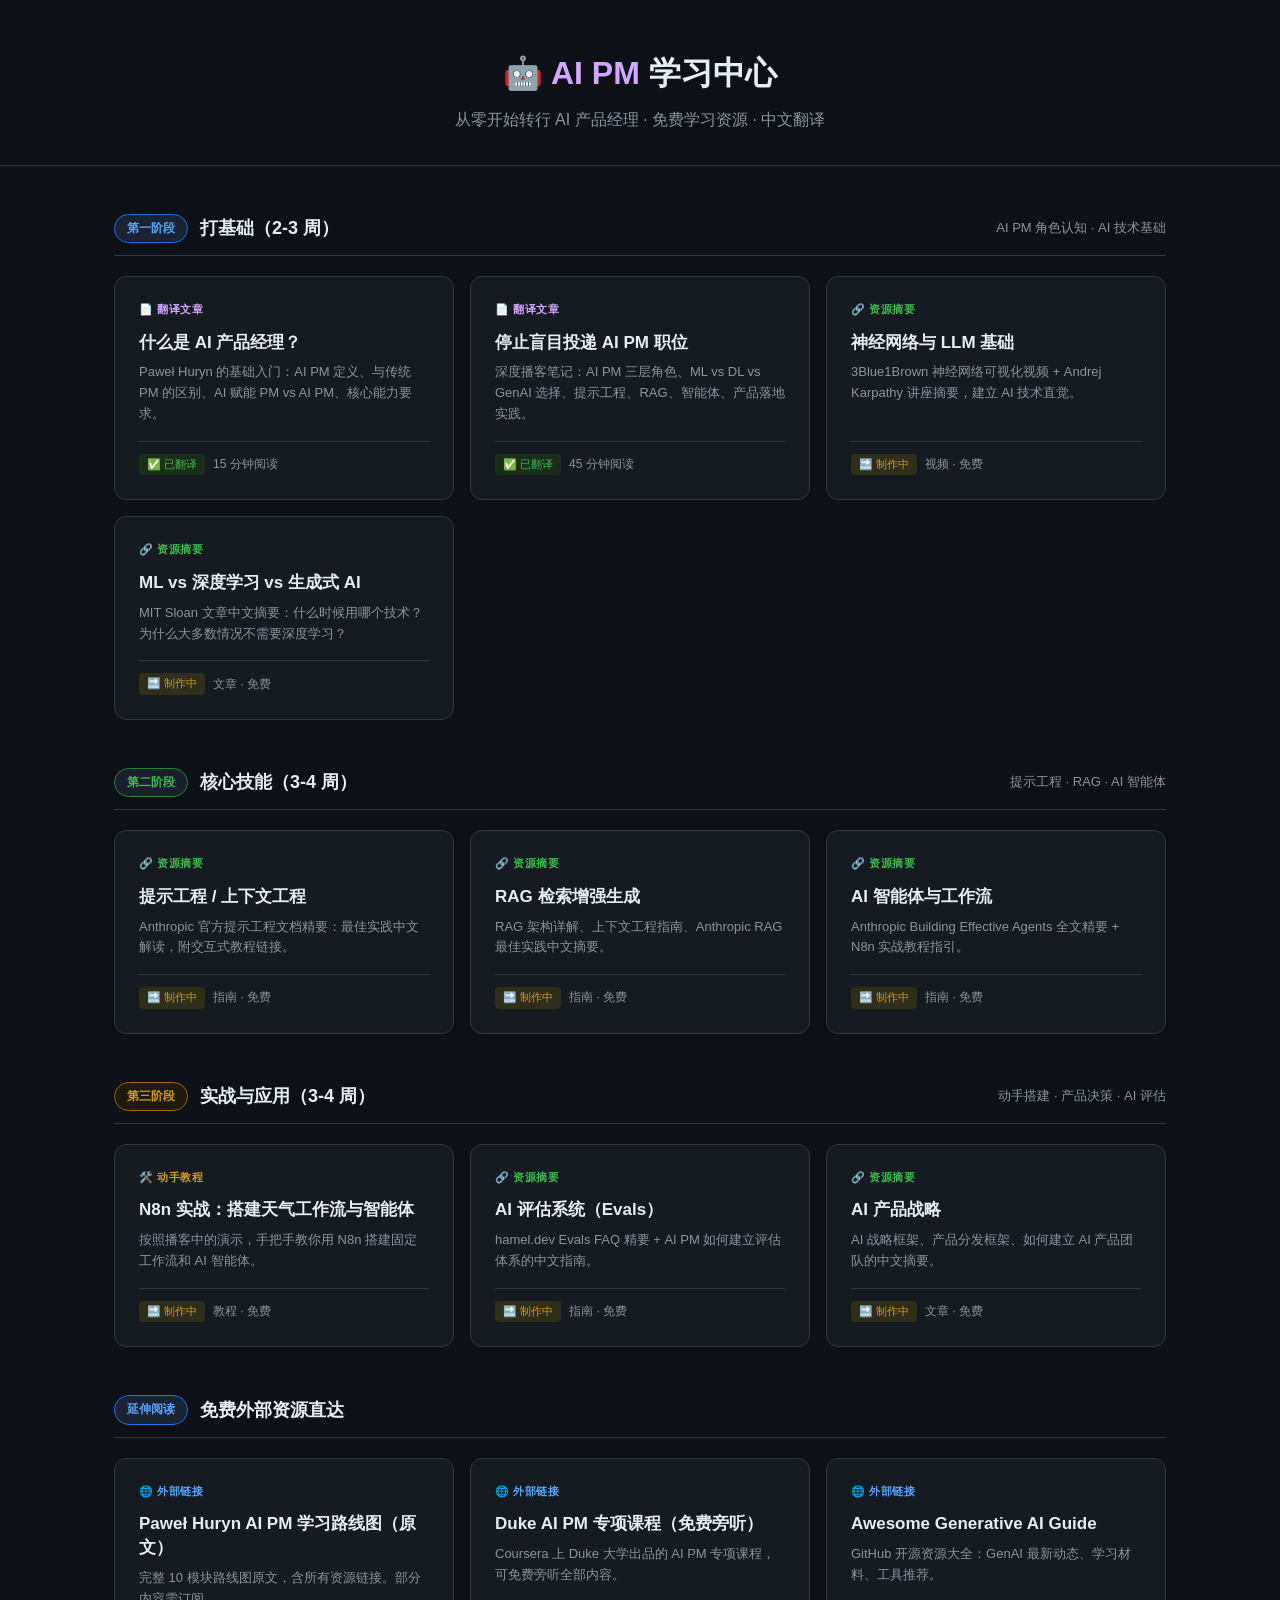
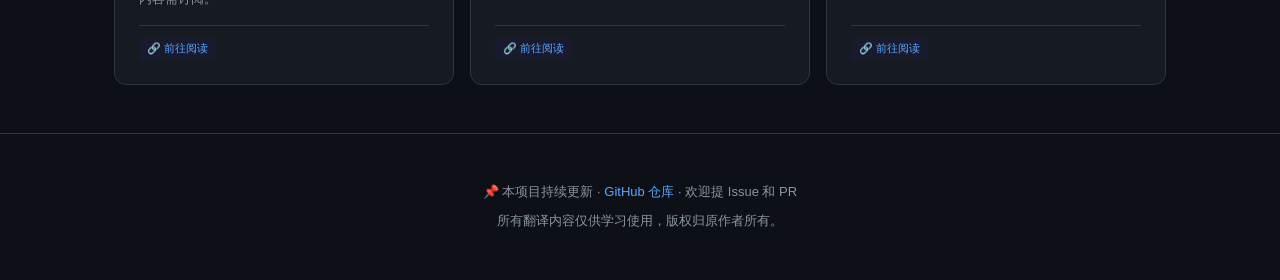
==== index.html @ 40b9d222 "init: AI PM 学习中心导航页 v0.1 - 导航主页 index.html（含 3 阶段学习路线卡片） - 2 篇已翻译文章（What is AI PM / AI PM Jobs 播客笔记）" ====
<!DOCTYPE html>
<html lang="zh-CN">
<head>
  <meta charset="UTF-8">
  <meta name="viewport" content="width=device-width, initial-scale=1.0">
  <title>AI PM 学习中心</title>
  <link rel="stylesheet" href="style.css">
</head>
<body>

  <div class="header">
    <h1>🤖 <span>AI PM</span> 学习中心</h1>
    <p>从零开始转行 AI 产品经理 · 免费学习资源 · 中文翻译</p>
  </div>

  <!-- Phase 1: Foundation -->
  <div class="phase">
    <div class="phase-header">
      <span class="phase-badge foundation">第一阶段</span>
      <span class="phase-title">打基础（2-3 周）</span>
      <span class="phase-desc">AI PM 角色认知 · AI 技术基础</span>
    </div>
    <div class="cards">

      <a href="articles/what-is-ai-pm.html" class="card">
        <div class="card-tag article">📄 翻译文章</div>
        <div class="card-title">什么是 AI 产品经理？</div>
        <div class="card-desc">Paweł Huryn 的基础入门：AI PM 定义、与传统 PM 的区别、AI 赋能 PM vs AI PM、核心能力要求。</div>
        <div class="card-meta">
          <span class="status done">✅ 已翻译</span>
          <span>15 分钟阅读</span>
        </div>
      </a>

      <a href="articles/ai-pm-jobs-podcast.html" class="card">
        <div class="card-tag article">📄 翻译文章</div>
        <div class="card-title">停止盲目投递 AI PM 职位</div>
        <div class="card-desc">深度播客笔记：AI PM 三层角色、ML vs DL vs GenAI 选择、提示工程、RAG、智能体、产品落地实践。</div>
        <div class="card-meta">
          <span class="status done">✅ 已翻译</span>
          <span>45 分钟阅读</span>
        </div>
      </a>

      <a href="resources/neural-networks.html" class="card">
        <div class="card-tag resource">🔗 资源摘要</div>
        <div class="card-title">神经网络与 LLM 基础</div>
        <div class="card-desc">3Blue1Brown 神经网络可视化视频 + Andrej Karpathy 讲座摘要，建立 AI 技术直觉。</div>
        <div class="card-meta">
          <span class="status soon">🔜 制作中</span>
          <span>视频 · 免费</span>
        </div>
      </a>

      <a href="resources/ml-vs-genai.html" class="card">
        <div class="card-tag resource">🔗 资源摘要</div>
        <div class="card-title">ML vs 深度学习 vs 生成式 AI</div>
        <div class="card-desc">MIT Sloan 文章中文摘要：什么时候用哪个技术？为什么大多数情况不需要深度学习？</div>
        <div class="card-meta">
          <span class="status soon">🔜 制作中</span>
          <span>文章 · 免费</span>
        </div>
      </a>

    </div>
  </div>

  <!-- Phase 2: Core Skills -->
  <div class="phase">
    <div class="phase-header">
      <span class="phase-badge core">第二阶段</span>
      <span class="phase-title">核心技能（3-4 周）</span>
      <span class="phase-desc">提示工程 · RAG · AI 智能体</span>
    </div>
    <div class="cards">

      <a href="resources/prompt-engineering.html" class="card">
        <div class="card-tag resource">🔗 资源摘要</div>
        <div class="card-title">提示工程 / 上下文工程</div>
        <div class="card-desc">Anthropic 官方提示工程文档精要：最佳实践中文解读，附交互式教程链接。</div>
        <div class="card-meta">
          <span class="status soon">🔜 制作中</span>
          <span>指南 · 免费</span>
        </div>
      </a>

      <a href="resources/rag-systems.html" class="card">
        <div class="card-tag resource">🔗 资源摘要</div>
        <div class="card-title">RAG 检索增强生成</div>
        <div class="card-desc">RAG 架构详解、上下文工程指南、Anthropic RAG 最佳实践中文摘要。</div>
        <div class="card-meta">
          <span class="status soon">🔜 制作中</span>
          <span>指南 · 免费</span>
        </div>
      </a>

      <a href="resources/ai-agents.html" class="card">
        <div class="card-tag resource">🔗 资源摘要</div>
        <div class="card-title">AI 智能体与工作流</div>
        <div class="card-desc">Anthropic Building Effective Agents 全文精要 + N8n 实战教程指引。</div>
        <div class="card-meta">
          <span class="status soon">🔜 制作中</span>
          <span>指南 · 免费</span>
        </div>
      </a>

    </div>
  </div>

  <!-- Phase 3: Practice -->
  <div class="phase">
    <div class="phase-header">
      <span class="phase-badge practice">第三阶段</span>
      <span class="phase-title">实战与应用（3-4 周）</span>
      <span class="phase-desc">动手搭建 · 产品决策 · AI 评估</span>
    </div>
    <div class="cards">

      <a href="resources/n8n-practice.html" class="card">
        <div class="card-tag practice">🛠️ 动手教程</div>
        <div class="card-title">N8n 实战：搭建天气工作流与智能体</div>
        <div class="card-desc">按照播客中的演示，手把手教你用 N8n 搭建固定工作流和 AI 智能体。</div>
        <div class="card-meta">
          <span class="status soon">🔜 制作中</span>
          <span>教程 · 免费</span>
        </div>
      </a>

      <a href="resources/ai-evals.html" class="card">
        <div class="card-tag resource">🔗 资源摘要</div>
        <div class="card-title">AI 评估系统（Evals）</div>
        <div class="card-desc">hamel.dev Evals FAQ 精要 + AI PM 如何建立评估体系的中文指南。</div>
        <div class="card-meta">
          <span class="status soon">🔜 制作中</span>
          <span>指南 · 免费</span>
        </div>
      </a>

      <a href="resources/ai-strategy.html" class="card">
        <div class="card-tag resource">🔗 资源摘要</div>
        <div class="card-title">AI 产品战略</div>
        <div class="card-desc">AI 战略框架、产品分发框架、如何建立 AI 产品团队的中文摘要。</div>
        <div class="card-meta">
          <span class="status soon">🔜 制作中</span>
          <span>文章 · 免费</span>
        </div>
      </a>

    </div>
  </div>

  <!-- External links -->
  <div class="phase">
    <div class="phase-header">
      <span class="phase-badge foundation">延伸阅读</span>
      <span class="phase-title">免费外部资源直达</span>
    </div>
    <div class="cards">

      <a href="https://www.productcompass.pm/p/ai-product-management-learning-roadmap" target="_blank" class="card">
        <div class="card-tag external">🌐 外部链接</div>
        <div class="card-title">Paweł Huryn AI PM 学习路线图（原文）</div>
        <div class="card-desc">完整 10 模块路线图原文，含所有资源链接。部分内容需订阅。</div>
        <div class="card-meta">
          <span class="status external">🔗 前往阅读</span>
        </div>
      </a>

      <a href="https://www.coursera.org/specializations/ai-product-management-duke" target="_blank" class="card">
        <div class="card-tag external">🌐 外部链接</div>
        <div class="card-title">Duke AI PM 专项课程（免费旁听）</div>
        <div class="card-desc">Coursera 上 Duke 大学出品的 AI PM 专项课程，可免费旁听全部内容。</div>
        <div class="card-meta">
          <span class="status external">🔗 前往阅读</span>
        </div>
      </a>

      <a href="https://github.com/aishwaryanr/awesome-generative-ai-guide" target="_blank" class="card">
        <div class="card-tag external">🌐 外部链接</div>
        <div class="card-title">Awesome Generative AI Guide</div>
        <div class="card-desc">GitHub 开源资源大全：GenAI 最新动态、学习材料、工具推荐。</div>
        <div class="card-meta">
          <span class="status external">🔗 前往阅读</span>
        </div>
      </a>

    </div>
  </div>

  <div class="footer">
    <p>📌 本项目持续更新 · <a href="https://github.com/zhima1999/aipmlearning" target="_blank">GitHub 仓库</a> · 欢迎提 Issue 和 PR</p>
    <p style="margin-top:8px;">所有翻译内容仅供学习使用，版权归原作者所有。</p>
  </div>

</body>
</html>
---- style.css ----
* {
  box-sizing: border-box;
  margin: 0;
  padding: 0;
}

:root {
  --bg: #0d1117;
  --bg-card: #161b22;
  --bg-card-hover: #1c2128;
  --border: #30363d;
  --border-hover: #58a6ff;
  --text: #e6edf3;
  --text-secondary: #8b949e;
  --accent: #58a6ff;
  --purple: #d2a8ff;
  --green: #3fb950;
  --amber: #d29922;
  --red: #f85149;
}

body {
  font-family: -apple-system, BlinkMacSystemFont, "Segoe UI", "PingFang SC", "Hiragino Sans GB", "Noto Sans CJK SC", sans-serif;
  background: var(--bg);
  color: var(--text);
  line-height: 1.6;
  min-height: 100vh;
}

/* Header */
.header {
  padding: 48px 24px 32px;
  text-align: center;
  border-bottom: 1px solid var(--border);
  margin-bottom: 48px;
}

.header h1 {
  font-size: 32px;
  font-weight: 700;
  color: var(--text);
  margin-bottom: 8px;
}

.header h1 span {
  color: var(--purple);
}

.header p {
  color: var(--text-secondary);
  font-size: 16px;
  max-width: 600px;
  margin: 0 auto;
}

/* Phase sections */
.phase {
  max-width: 1100px;
  margin: 0 auto 48px;
  padding: 0 24px;
}

.phase-header {
  display: flex;
  align-items: center;
  gap: 12px;
  margin-bottom: 20px;
  padding-bottom: 12px;
  border-bottom: 1px solid var(--border);
}

.phase-badge {
  font-size: 12px;
  font-weight: 600;
  padding: 4px 12px;
  border-radius: 20px;
  white-space: nowrap;
}

.phase-badge.foundation { background: #1a2332; color: var(--accent); border: 1px solid #1f6feb; }
.phase-badge.core { background: #1a1f2e; color: var(--green); border: 1px solid #238636; }
.phase-badge.practice { background: #1f1a0e; color: var(--amber); border: 1px solid #9e6a03; }

.phase-title {
  font-size: 18px;
  font-weight: 600;
  color: var(--text);
}

.phase-desc {
  font-size: 13px;
  color: var(--text-secondary);
  margin-left: auto;
}

/* Cards grid */
.cards {
  display: grid;
  grid-template-columns: repeat(auto-fill, minmax(320px, 1fr));
  gap: 16px;
}

/* Card */
.card {
  background: var(--bg-card);
  border: 1px solid var(--border);
  border-radius: 12px;
  padding: 24px;
  transition: border-color 0.2s, transform 0.2s, box-shadow 0.2s;
  cursor: pointer;
  display: flex;
  flex-direction: column;
  text-decoration: none;
  color: var(--text);
}

.card:hover {
  border-color: var(--border-hover);
  transform: translateY(-2px);
  box-shadow: 0 8px 24px rgba(88, 166, 255, 0.08);
}

.card-tag {
  font-size: 11px;
  font-weight: 600;
  text-transform: uppercase;
  letter-spacing: 0.5px;
  margin-bottom: 12px;
}

.card-tag.article { color: var(--purple); }
.card-tag.resource { color: var(--green); }
.card-tag.practice { color: var(--amber); }
.card-tag.external { color: var(--accent); }

.card-title {
  font-size: 17px;
  font-weight: 600;
  color: var(--text);
  margin-bottom: 8px;
  line-height: 1.4;
}

.card-desc {
  font-size: 13px;
  color: var(--text-secondary);
  line-height: 1.6;
  flex: 1;
  margin-bottom: 16px;
}

.card-meta {
  display: flex;
  align-items: center;
  gap: 8px;
  font-size: 12px;
  color: var(--text-secondary);
  padding-top: 12px;
  border-top: 1px solid var(--border);
}

.card-meta .status {
  padding: 2px 8px;
  border-radius: 4px;
  font-size: 11px;
  font-weight: 500;
}

.card-meta .status.done { background: #1a2e1a; color: var(--green); }
.card-meta .status.soon { background: #2e2e1a; color: var(--amber); }
.card-meta .status.external { background: #1a1a2e; color: var(--accent); }

/* Footer */
.footer {
  text-align: center;
  padding: 48px 24px;
  color: var(--text-secondary);
  font-size: 13px;
  border-top: 1px solid var(--border);
  margin-top: 48px;
}

.footer a {
  color: var(--accent);
  text-decoration: none;
}

/* Responsive */
@media (max-width: 700px) {
  .header h1 { font-size: 24px; }
  .cards { grid-template-columns: 1fr; }
  .phase-header { flex-direction: column; align-items: flex-start; }
  .phase-desc { margin-left: 0; }
}
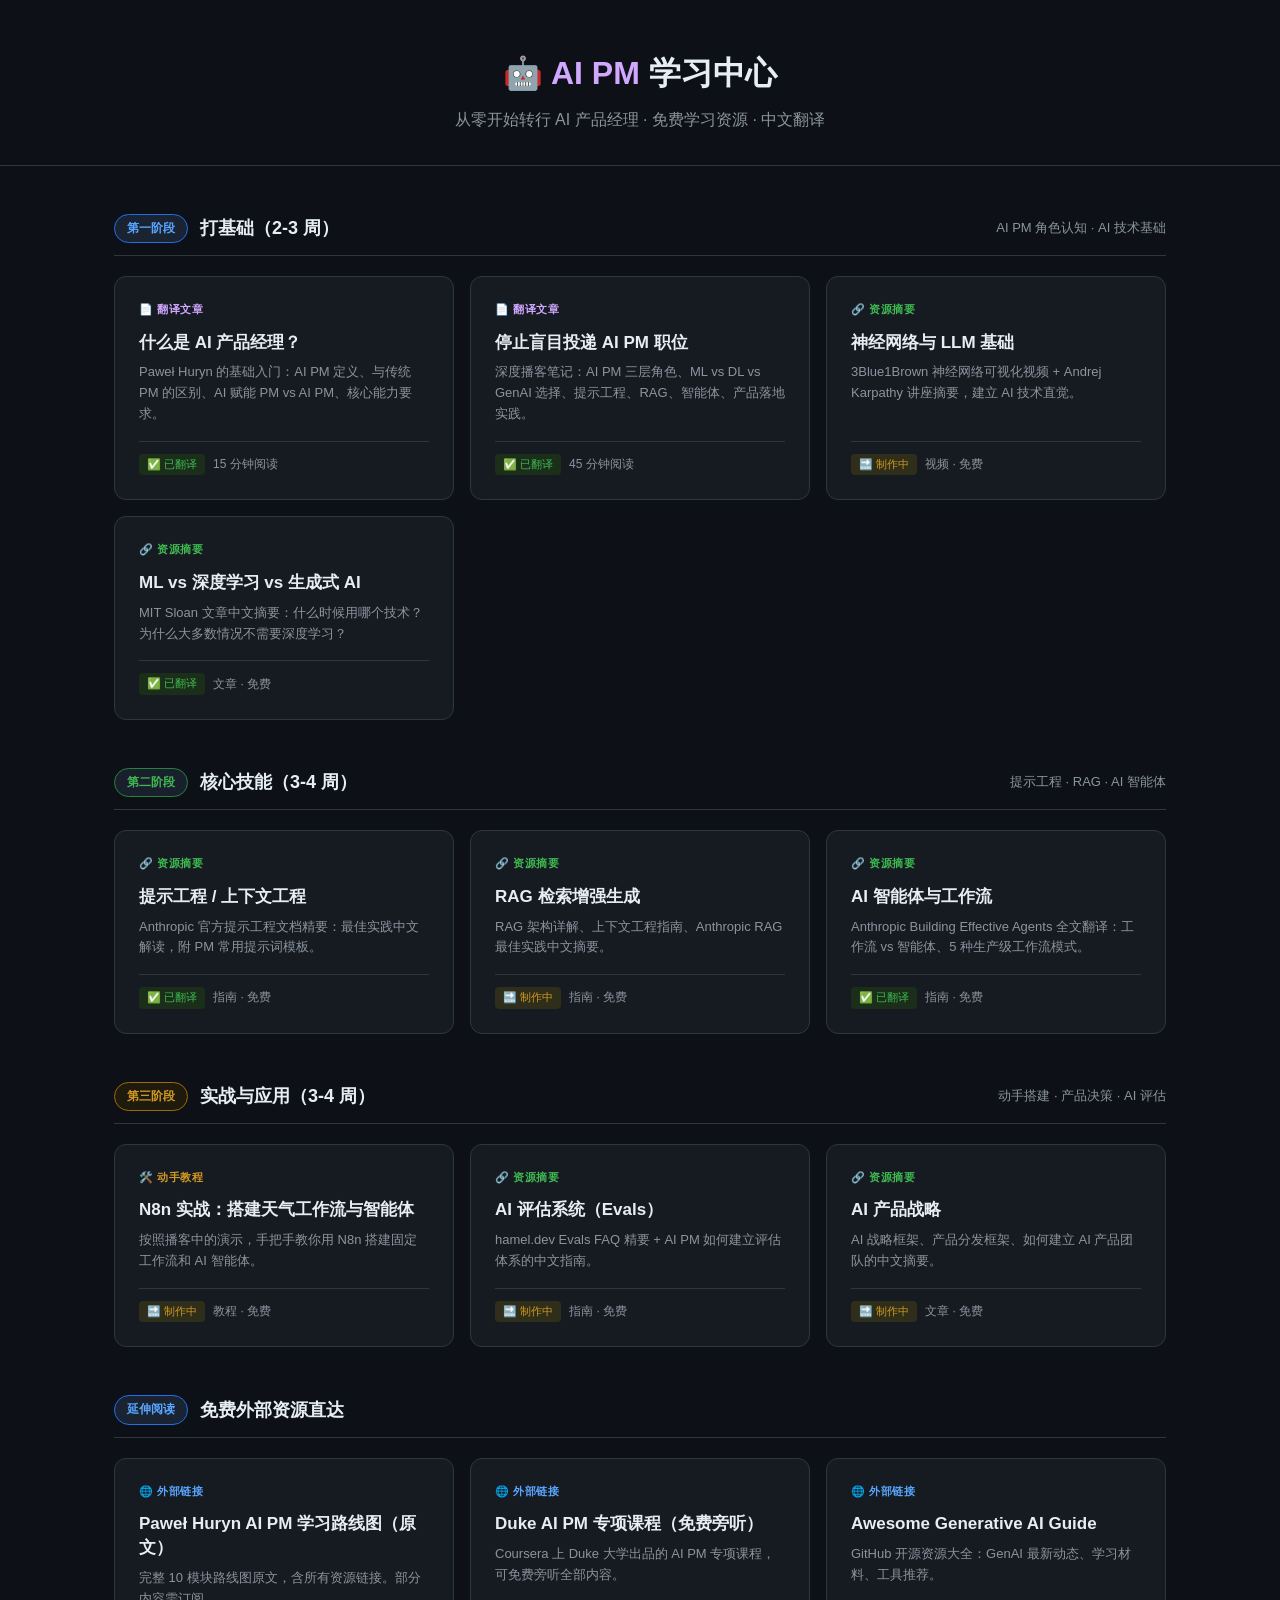
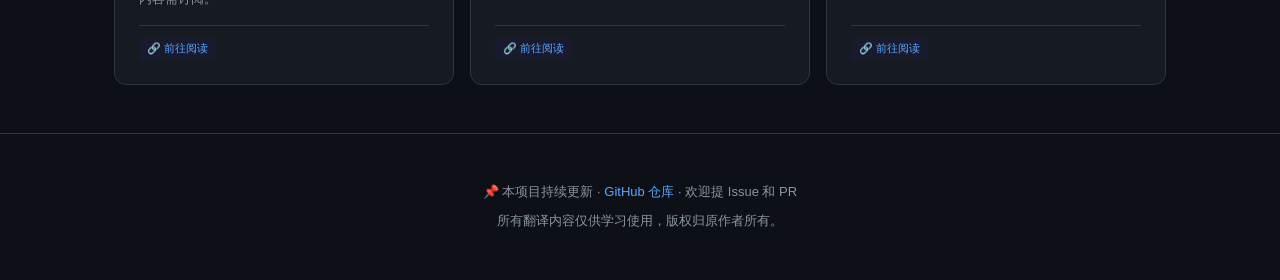
==== commit cda06435: "feat: 新增 3 篇核心资源中文翻译 - Anthropic Building Effective Agents 全文翻译（工作流 vs 智能体） - MIT Sloan ML vs 生成式 AI" ====
--- a/index.html
+++ b/index.html
@@ -57,7 +57,7 @@
         <div class="card-title">ML vs 深度学习 vs 生成式 AI</div>
         <div class="card-desc">MIT Sloan 文章中文摘要：什么时候用哪个技术？为什么大多数情况不需要深度学习？</div>
         <div class="card-meta">
-          <span class="status soon">🔜 制作中</span>
+          <span class="status done">✅ 已翻译</span>
           <span>文章 · 免费</span>
         </div>
       </a>
@@ -77,9 +77,9 @@
       <a href="resources/prompt-engineering.html" class="card">
         <div class="card-tag resource">🔗 资源摘要</div>
         <div class="card-title">提示工程 / 上下文工程</div>
-        <div class="card-desc">Anthropic 官方提示工程文档精要：最佳实践中文解读，附交互式教程链接。</div>
+        <div class="card-desc">Anthropic 官方提示工程文档精要：最佳实践中文解读，附 PM 常用提示词模板。</div>
         <div class="card-meta">
-          <span class="status soon">🔜 制作中</span>
+          <span class="status done">✅ 已翻译</span>
           <span>指南 · 免费</span>
         </div>
       </a>
@@ -94,12 +94,12 @@
         </div>
       </a>
 
-      <a href="resources/ai-agents.html" class="card">
+      <a href="resources/building-effective-agents.html" class="card">
         <div class="card-tag resource">🔗 资源摘要</div>
         <div class="card-title">AI 智能体与工作流</div>
-        <div class="card-desc">Anthropic Building Effective Agents 全文精要 + N8n 实战教程指引。</div>
+        <div class="card-desc">Anthropic Building Effective Agents 全文翻译：工作流 vs 智能体、5 种生产级工作流模式。</div>
         <div class="card-meta">
-          <span class="status soon">🔜 制作中</span>
+          <span class="status done">✅ 已翻译</span>
           <span>指南 · 免费</span>
         </div>
       </a>
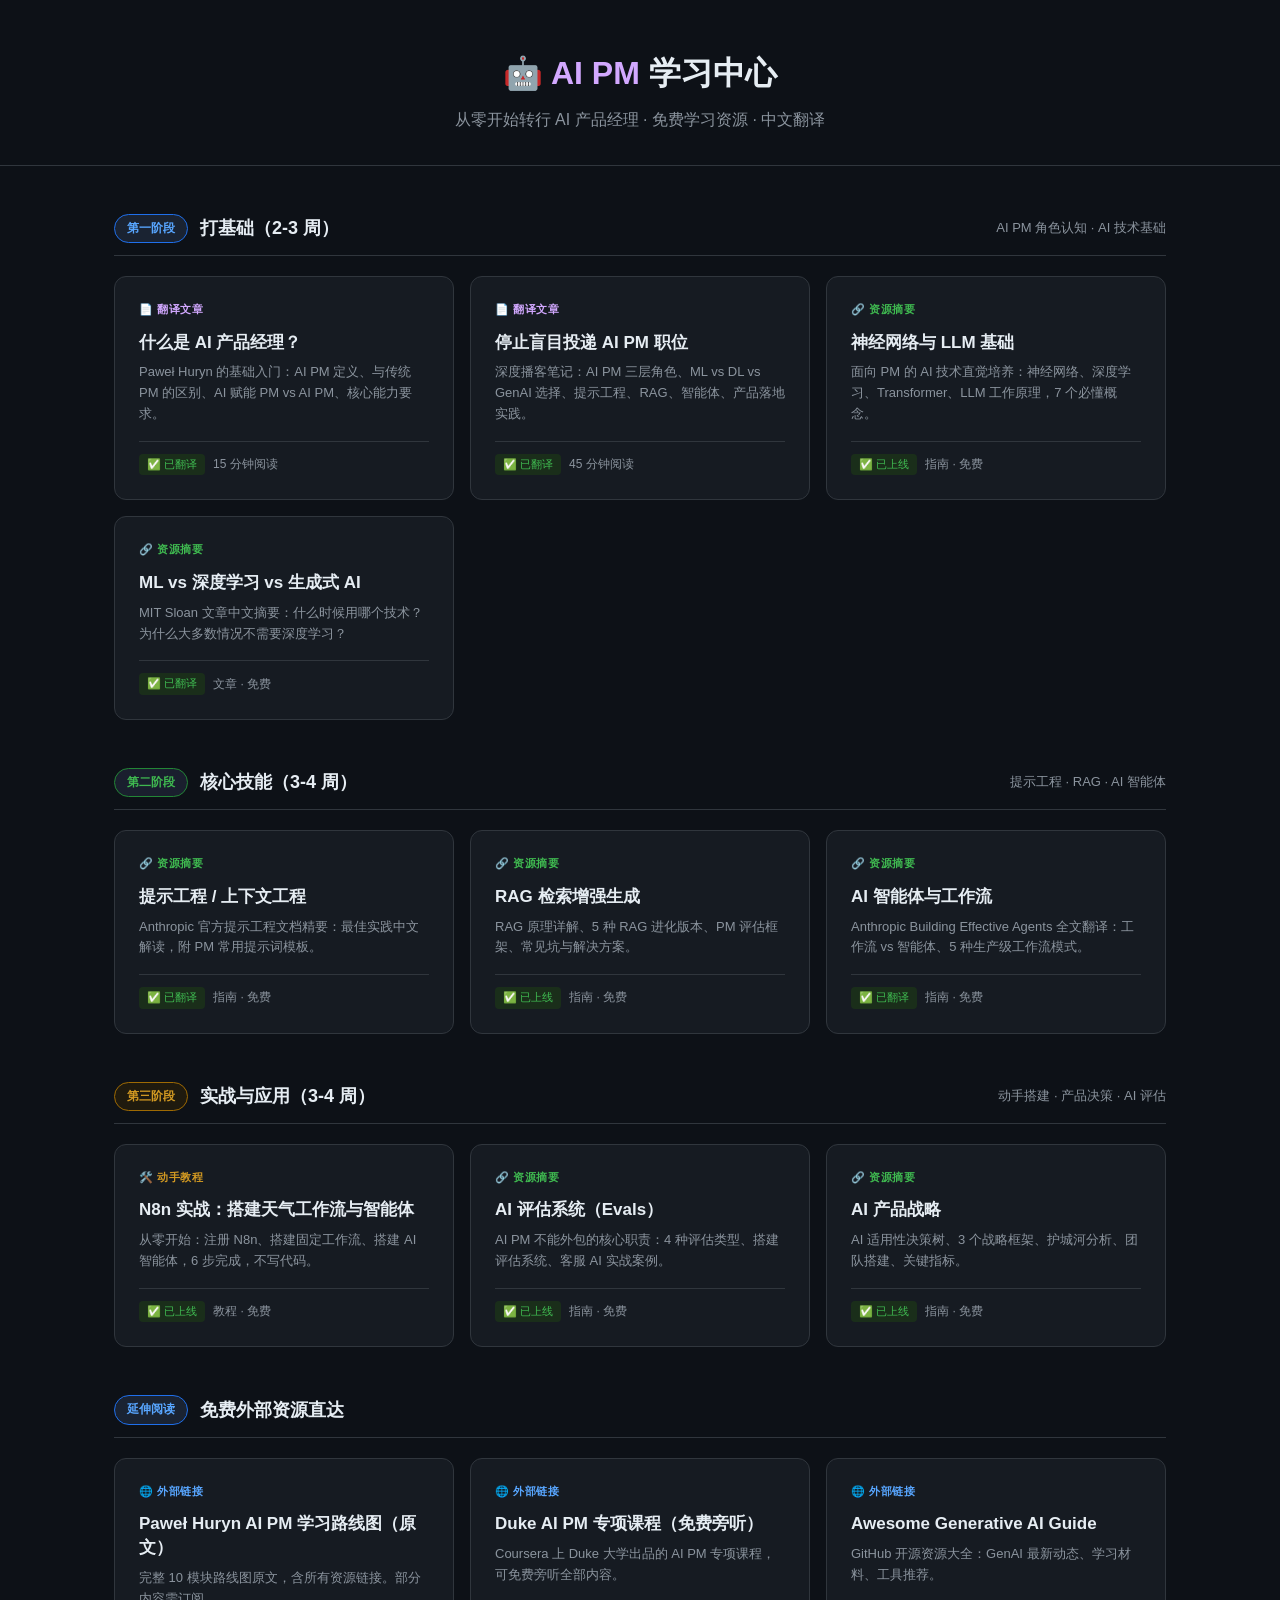
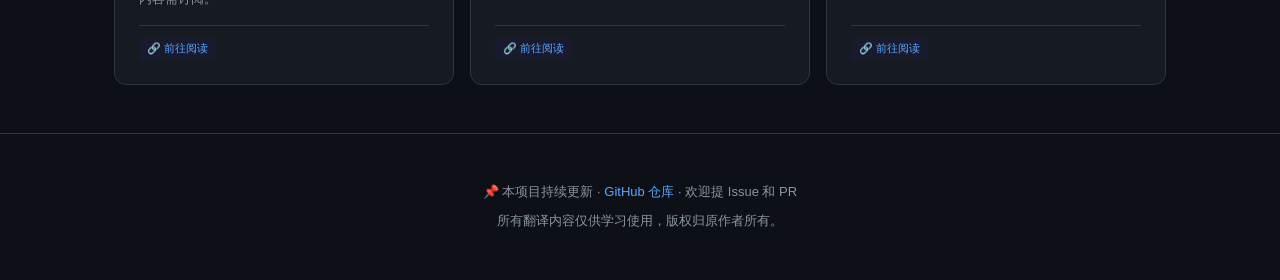
==== commit 2008a0c1: "feat: 完成全部占位页翻译，学习中心 v1.0 上线 新增 5 篇核心资源中文内容： - 神经网络与 LLM 基础（PM 技术直觉培养） - RAG 检索增强生成（原理 + 评估框架） - N8n" ====
--- a/index.html
+++ b/index.html
@@ -45,10 +45,10 @@
       <a href="resources/neural-networks.html" class="card">
         <div class="card-tag resource">🔗 资源摘要</div>
         <div class="card-title">神经网络与 LLM 基础</div>
-        <div class="card-desc">3Blue1Brown 神经网络可视化视频 + Andrej Karpathy 讲座摘要，建立 AI 技术直觉。</div>
+        <div class="card-desc">面向 PM 的 AI 技术直觉培养：神经网络、深度学习、Transformer、LLM 工作原理，7 个必懂概念。</div>
         <div class="card-meta">
-          <span class="status soon">🔜 制作中</span>
-          <span>视频 · 免费</span>
+          <span class="status done">✅ 已上线</span>
+          <span>指南 · 免费</span>
         </div>
       </a>
 
@@ -87,9 +87,9 @@
       <a href="resources/rag-systems.html" class="card">
         <div class="card-tag resource">🔗 资源摘要</div>
         <div class="card-title">RAG 检索增强生成</div>
-        <div class="card-desc">RAG 架构详解、上下文工程指南、Anthropic RAG 最佳实践中文摘要。</div>
+        <div class="card-desc">RAG 原理详解、5 种 RAG 进化版本、PM 评估框架、常见坑与解决方案。</div>
         <div class="card-meta">
-          <span class="status soon">🔜 制作中</span>
+          <span class="status done">✅ 已上线</span>
           <span>指南 · 免费</span>
         </div>
       </a>
@@ -119,9 +119,9 @@
       <a href="resources/n8n-practice.html" class="card">
         <div class="card-tag practice">🛠️ 动手教程</div>
         <div class="card-title">N8n 实战：搭建天气工作流与智能体</div>
-        <div class="card-desc">按照播客中的演示，手把手教你用 N8n 搭建固定工作流和 AI 智能体。</div>
+        <div class="card-desc">从零开始：注册 N8n、搭建固定工作流、搭建 AI 智能体，6 步完成，不写代码。</div>
         <div class="card-meta">
-          <span class="status soon">🔜 制作中</span>
+          <span class="status done">✅ 已上线</span>
           <span>教程 · 免费</span>
         </div>
       </a>
@@ -129,9 +129,9 @@
       <a href="resources/ai-evals.html" class="card">
         <div class="card-tag resource">🔗 资源摘要</div>
         <div class="card-title">AI 评估系统（Evals）</div>
-        <div class="card-desc">hamel.dev Evals FAQ 精要 + AI PM 如何建立评估体系的中文指南。</div>
+        <div class="card-desc">AI PM 不能外包的核心职责：4 种评估类型、搭建评估系统、客服 AI 实战案例。</div>
         <div class="card-meta">
-          <span class="status soon">🔜 制作中</span>
+          <span class="status done">✅ 已上线</span>
           <span>指南 · 免费</span>
         </div>
       </a>
@@ -139,10 +139,10 @@
       <a href="resources/ai-strategy.html" class="card">
         <div class="card-tag resource">🔗 资源摘要</div>
         <div class="card-title">AI 产品战略</div>
-        <div class="card-desc">AI 战略框架、产品分发框架、如何建立 AI 产品团队的中文摘要。</div>
+        <div class="card-desc">AI 适用性决策树、3 个战略框架、护城河分析、团队搭建、关键指标。</div>
         <div class="card-meta">
-          <span class="status soon">🔜 制作中</span>
-          <span>文章 · 免费</span>
+          <span class="status done">✅ 已上线</span>
+          <span>指南 · 免费</span>
         </div>
       </a>
 
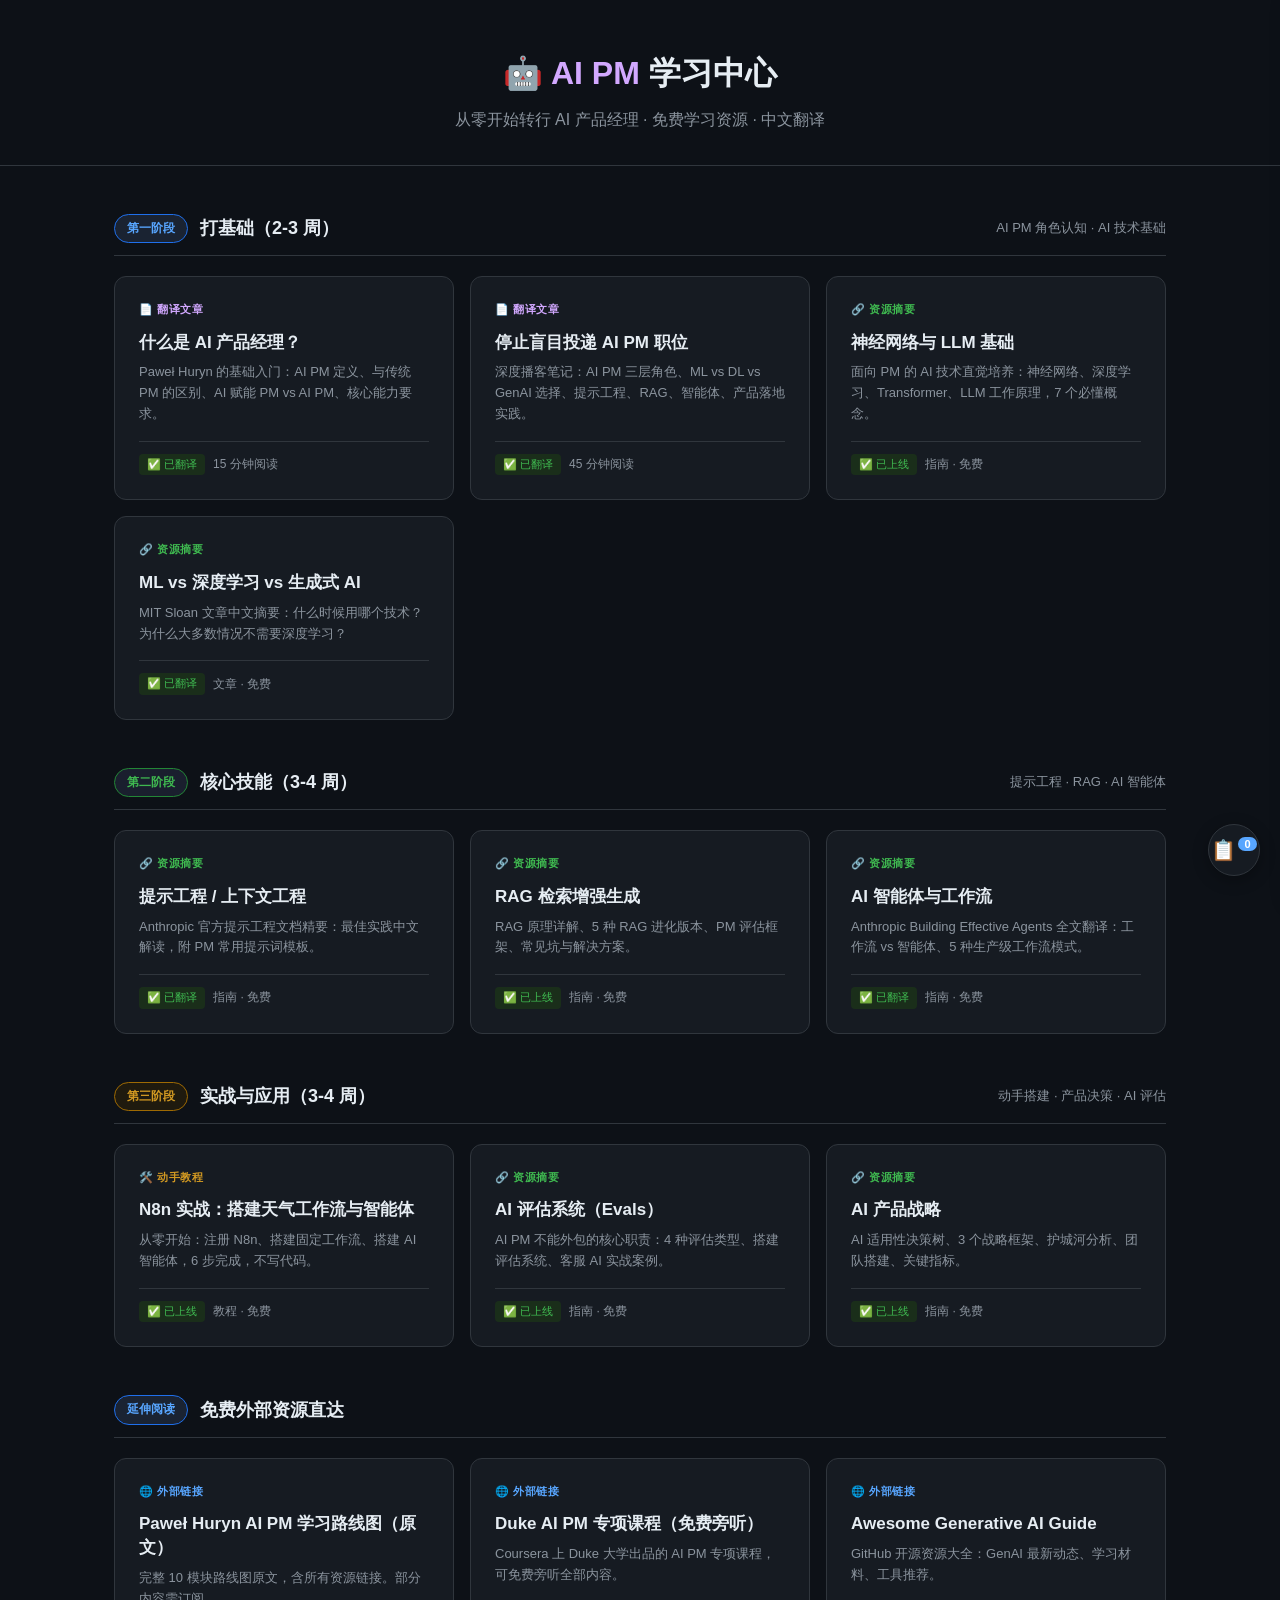
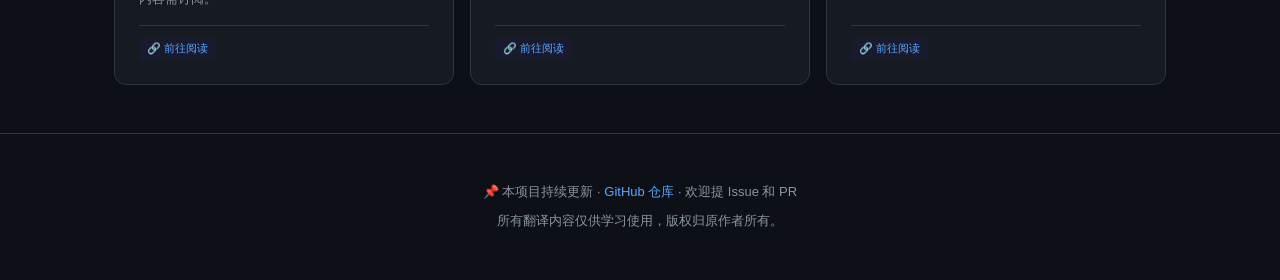
==== commit ed17ae10: "feat: 新增文字批注（笔记）系统 - annotations.js：选中文字 → 添加笔记 → 高亮显示 → 侧边面板管理 - 所有 11 个页面引入 annotations.js - style" ====
--- a/index.html
+++ b/index.html
@@ -192,5 +192,6 @@
     <p style="margin-top:8px;">所有翻译内容仅供学习使用，版权归原作者所有。</p>
   </div>
 
+  <script src="annotations.js"></script>
 </body>
 </html>
--- a/style.css
+++ b/style.css
@@ -192,3 +192,296 @@
   .phase-header { flex-direction: column; align-items: flex-start; }
   .phase-desc { margin-left: 0; }
 }
+
+/* ========== 文字批注笔记系统 ========== */
+
+/* 高亮文字 */
+.note-highlight {
+  background: rgba(210, 168, 255, 0.25);
+  border-bottom: 2px solid var(--purple);
+  cursor: pointer;
+  border-radius: 2px;
+  transition: background 0.2s;
+}
+.note-highlight:hover {
+  background: rgba(210, 168, 255, 0.45);
+}
+
+/* 浮动添加笔记按钮 */
+#note-float-btn:hover { background: #2ea043 !important; }
+
+/* 笔记弹窗 */
+#note-modal {
+  position: fixed;
+  inset: 0;
+  z-index: 10000;
+}
+.note-modal-backdrop {
+  position: absolute;
+  inset: 0;
+  background: rgba(0,0,0,0.6);
+}
+.note-modal-box {
+  position: relative;
+  z-index: 1;
+  max-width: 520px;
+  margin: 80px auto;
+  background: var(--bg-card);
+  border: 1px solid var(--border);
+  border-radius: 16px;
+  padding: 24px;
+  box-shadow: 0 16px 48px rgba(0,0,0,0.5);
+}
+.note-modal-header {
+  display: flex;
+  justify-content: space-between;
+  align-items: center;
+  font-size: 16px;
+  font-weight: 600;
+  color: var(--text);
+  margin-bottom: 16px;
+}
+.note-modal-close {
+  background: none;
+  border: none;
+  color: var(--text-secondary);
+  font-size: 22px;
+  cursor: pointer;
+  line-height: 1;
+}
+.note-modal-close:hover { color: var(--text); }
+.note-modal-selected-text {
+  background: #0d1117;
+  border: 1px solid var(--border);
+  border-radius: 8px;
+  padding: 12px 16px;
+  font-size: 13px;
+  color: var(--purple);
+  margin-bottom: 16px;
+  line-height: 1.6;
+  max-height: 80px;
+  overflow-y: auto;
+}
+.note-modal-textarea {
+  width: 100%;
+  min-height: 120px;
+  background: #0d1117;
+  border: 1px solid var(--border);
+  border-radius: 8px;
+  padding: 12px 16px;
+  color: var(--text);
+  font-size: 14px;
+  font-family: inherit;
+  line-height: 1.6;
+  resize: vertical;
+  outline: none;
+  transition: border-color 0.2s;
+}
+.note-modal-textarea:focus { border-color: var(--accent); }
+.note-modal-textarea::placeholder { color: var(--text-secondary); }
+.note-modal-actions {
+  display: flex;
+  justify-content: flex-end;
+  gap: 12px;
+  margin-top: 16px;
+}
+.note-modal-cancel {
+  background: none;
+  border: 1px solid var(--border);
+  color: var(--text-secondary);
+  padding: 8px 20px;
+  border-radius: 8px;
+  cursor: pointer;
+  font-size: 14px;
+}
+.note-modal-cancel:hover { border-color: var(--text-secondary); color: var(--text); }
+.note-modal-save {
+  background: var(--green);
+  border: none;
+  color: #fff;
+  padding: 8px 24px;
+  border-radius: 8px;
+  cursor: pointer;
+  font-size: 14px;
+  font-weight: 500;
+}
+.note-modal-save:hover { background: #2ea043; }
+
+/* 侧边笔记面板切换按钮 */
+#note-panel-toggle {
+  position: fixed;
+  right: 20px;
+  bottom: 24px;
+  z-index: 9000;
+  background: var(--bg-card);
+  border: 1px solid var(--border);
+  color: var(--text);
+  font-size: 20px;
+  width: 52px;
+  height: 52px;
+  border-radius: 50%;
+  cursor: pointer;
+  box-shadow: 0 4px 16px rgba(0,0,0,0.3);
+  display: flex;
+  align-items: center;
+  justify-content: center;
+  gap: 2px;
+  transition: border-color 0.2s, transform 0.2s;
+}
+#note-panel-toggle:hover { border-color: var(--accent); transform: scale(1.08); }
+.note-count-badge {
+  font-size: 11px;
+  background: var(--accent);
+  color: #fff;
+  border-radius: 10px;
+  padding: 1px 6px;
+  position: relative;
+  top: -6px;
+  font-weight: 600;
+}
+
+/* 侧边笔记面板 */
+#note-panel {
+  position: fixed;
+  top: 0;
+  right: -400px;
+  width: 380px;
+  height: 100vh;
+  background: var(--bg-card);
+  border-left: 1px solid var(--border);
+  z-index: 9500;
+  transition: right 0.3s ease;
+  display: flex;
+  flex-direction: column;
+  box-shadow: -4px 0 24px rgba(0,0,0,0.3);
+}
+#note-panel.open { right: 0; }
+.note-panel-header {
+  display: flex;
+  justify-content: space-between;
+  align-items: center;
+  padding: 20px 20px 16px;
+  border-bottom: 1px solid var(--border);
+  font-size: 16px;
+  font-weight: 600;
+  color: var(--text);
+}
+.note-panel-close {
+  background: none;
+  border: none;
+  color: var(--text-secondary);
+  font-size: 22px;
+  cursor: pointer;
+  line-height: 1;
+}
+.note-panel-close:hover { color: var(--text); }
+.note-panel-list {
+  flex: 1;
+  overflow-y: auto;
+  padding: 16px;
+}
+.note-panel-empty {
+  color: var(--text-secondary);
+  font-size: 14px;
+  text-align: center;
+  padding: 48px 16px;
+  line-height: 1.8;
+}
+.note-panel-item {
+  background: #0d1117;
+  border: 1px solid var(--border);
+  border-radius: 10px;
+  padding: 14px;
+  margin-bottom: 12px;
+  cursor: default;
+  transition: border-color 0.2s;
+}
+.note-panel-item:hover { border-color: var(--purple); }
+.note-panel-item-selected {
+  font-size: 13px;
+  color: var(--purple);
+  margin-bottom: 8px;
+  cursor: pointer;
+  line-height: 1.5;
+}
+.note-panel-item-selected:hover { text-decoration: underline; }
+.note-panel-item-note {
+  font-size: 14px;
+  color: var(--text);
+  line-height: 1.6;
+  margin-bottom: 8px;
+  white-space: pre-wrap;
+}
+.note-panel-item-meta {
+  display: flex;
+  justify-content: space-between;
+  align-items: center;
+  font-size: 12px;
+  color: var(--text-secondary);
+}
+.note-panel-item-meta button {
+  background: none;
+  border: none;
+  color: var(--accent);
+  cursor: pointer;
+  font-size: 12px;
+  margin-left: 8px;
+}
+.note-panel-item-meta button:hover { text-decoration: underline; }
+.note-panel-footer {
+  padding: 16px 20px;
+  border-top: 1px solid var(--border);
+  display: flex;
+  gap: 8px;
+}
+.note-panel-footer button {
+  flex: 1;
+  padding: 8px;
+  border-radius: 8px;
+  cursor: pointer;
+  font-size: 13px;
+  border: 1px solid var(--border);
+  background: none;
+  color: var(--text-secondary);
+}
+.note-panel-footer button:hover { border-color: var(--text-secondary); color: var(--text); }
+.note-panel-clear { color: var(--red) !important; border-color: var(--red) !important; }
+.note-panel-clear:hover { background: rgba(248,81,73,0.1) !important; }
+
+/* 笔记 Tooltip */
+#note-tooltip {
+  position: absolute;
+  z-index: 10001;
+  background: var(--bg-card);
+  border: 1px solid var(--purple);
+  border-radius: 10px;
+  padding: 14px 16px;
+  max-width: 320px;
+  box-shadow: 0 8px 24px rgba(0,0,0,0.5);
+  font-size: 14px;
+  color: var(--text);
+  line-height: 1.6;
+}
+.note-tooltip-content {
+  margin-bottom: 10px;
+  white-space: pre-wrap;
+}
+.note-tooltip-actions {
+  display: flex;
+  gap: 12px;
+}
+.note-tooltip-actions button {
+  background: none;
+  border: none;
+  color: var(--accent);
+  cursor: pointer;
+  font-size: 12px;
+}
+.note-tooltip-actions button:hover { text-decoration: underline; }
+.note-tooltip-delete { color: var(--red) !important; }
+
+/* 响应式：面板在手机上全宽 */
+@media (max-width: 500px) {
+  #note-panel { width: 100vw; right: -100vw; }
+  #note-panel-toggle { right: 12px; bottom: 16px; width: 46px; height: 46px; }
+}
